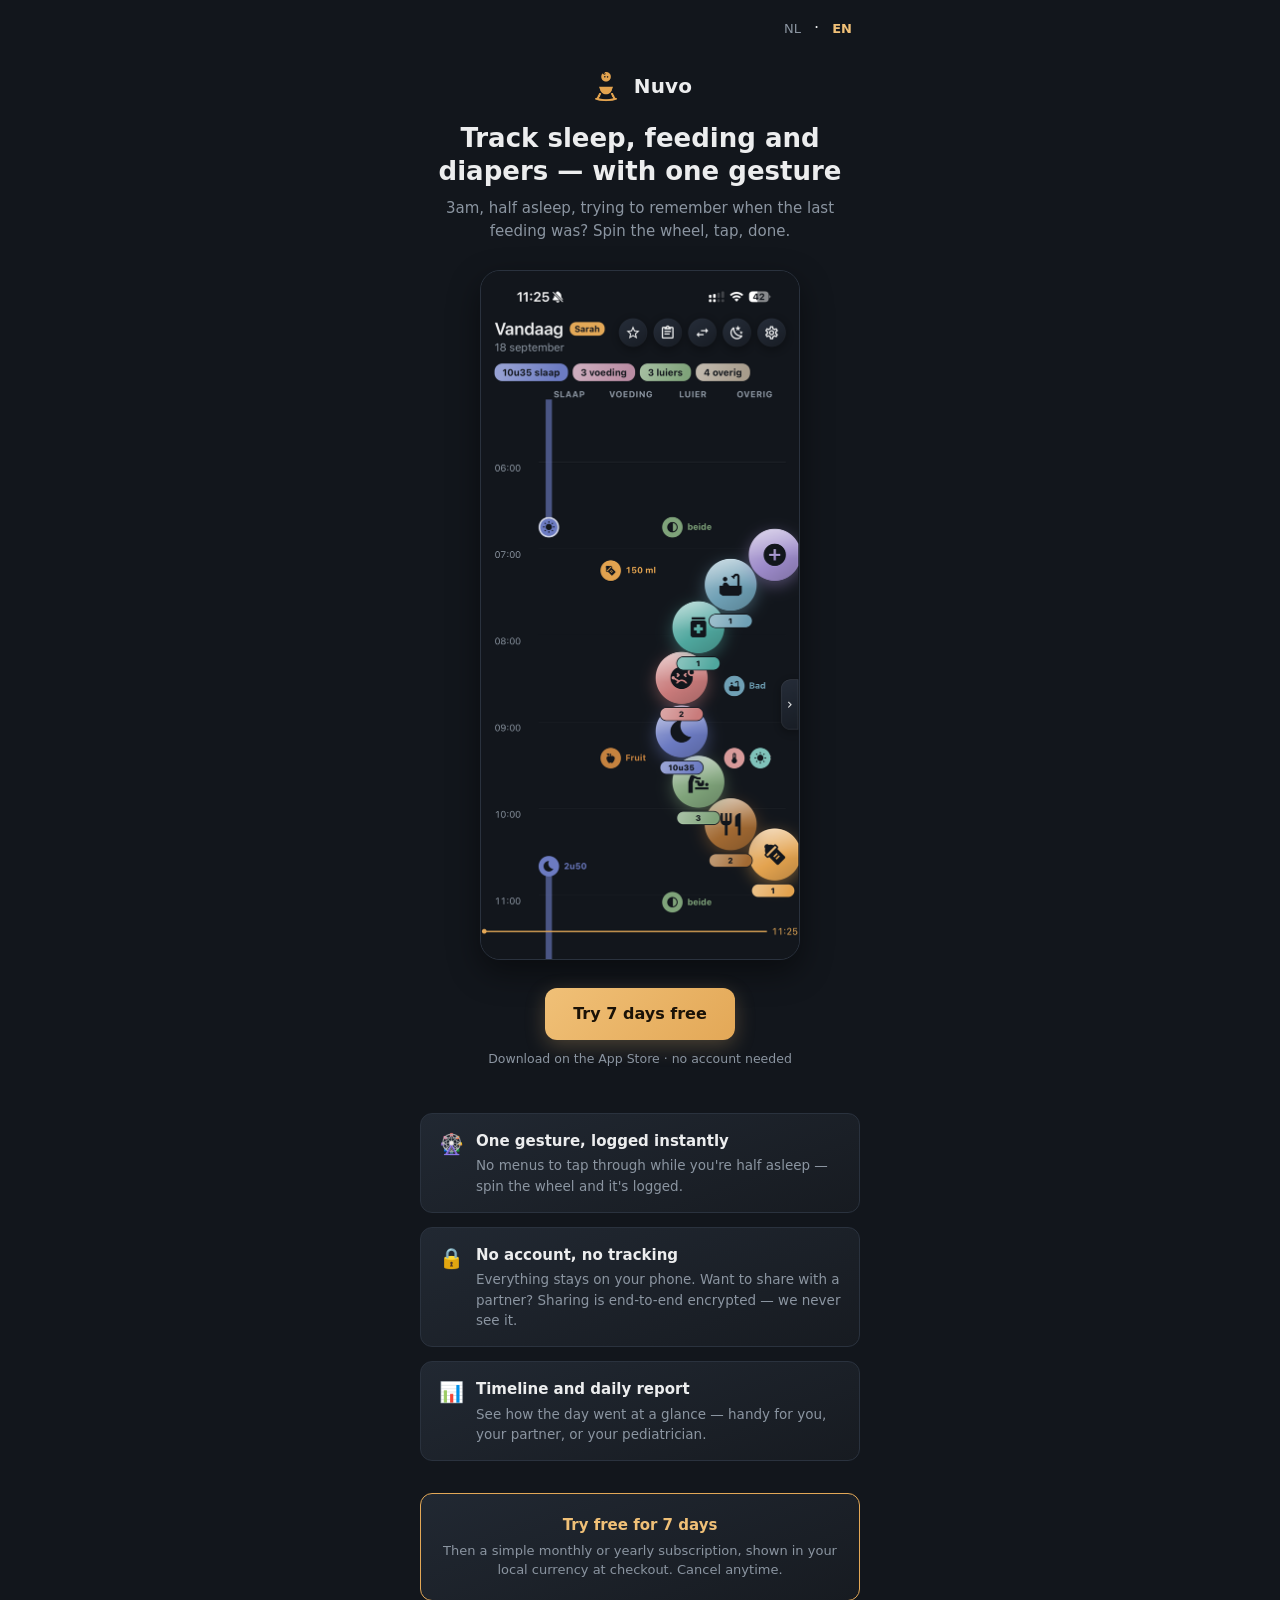
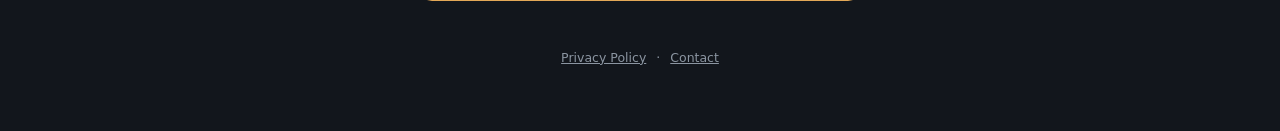
==== en/index.html @ 6951a293 "Add Nuvo's bilingual static landing page Root index.html redirects on browser language (no IP geoloc" ====
<!DOCTYPE html>
<html lang="en">
<head>
<meta charset="UTF-8">
<meta name="viewport" content="width=device-width, initial-scale=1.0">
<title>Nuvo — baby tracking with one gesture</title>
<meta name="description" content="Track sleep, feeding and diapers with one gesture on the wheel. No account needed. Try free for 7 days.">
<link rel="canonical" href="https://nuvoapp.nl/en/">
<link rel="alternate" hreflang="nl" href="https://nuvoapp.nl/nl/">
<link rel="alternate" hreflang="en" href="https://nuvoapp.nl/en/">
<link rel="alternate" hreflang="x-default" href="https://nuvoapp.nl/en/">
<link rel="icon" href="/assets/favicon.png">
<meta name="apple-itunes-app" content="app-id=6813427228">
<link rel="stylesheet" href="/assets/style.css">
</head>
<body>

<div class="lang-switch">
  <a href="/nl/">NL</a> · <a href="/en/" class="active">EN</a>
</div>

<div class="wrap">

  <div class="brand">
    <img src="/assets/icon.png" alt="">
    <span>Nuvo</span>
  </div>

  <h1>Track sleep, feeding and diapers — with one gesture</h1>
  <p class="sub">3am, half asleep, trying to remember when the last feeding was? Spin the wheel, tap, done.</p>

  <img class="hero-shot" src="/assets/hero-wheel.png" alt="Nuvo's wheel and timeline on an iPhone screen">

  <div class="cta-row">
    <a class="cta" href="https://apps.apple.com/app/nuvo-baby-tracker/id6813427228">Try 7 days free</a>
    <p class="cta-note">Download on the App Store · no account needed</p>
  </div>

  <ul class="features">
    <li class="feature">
      <span class="icon">🎡</span>
      <div>
        <h3>One gesture, logged instantly</h3>
        <p>No menus to tap through while you're half asleep — spin the wheel and it's logged.</p>
      </div>
    </li>
    <li class="feature">
      <span class="icon">🔒</span>
      <div>
        <h3>No account, no tracking</h3>
        <p>Everything stays on your phone. Want to share with a partner? Sharing is end-to-end encrypted — we never see it.</p>
      </div>
    </li>
    <li class="feature">
      <span class="icon">📊</span>
      <div>
        <h3>Timeline and daily report</h3>
        <p>See how the day went at a glance — handy for you, your partner, or your pediatrician.</p>
      </div>
    </li>
  </ul>

  <div class="pricing">
    <p class="headline">Try free for 7 days</p>
    <p>Then a simple monthly or yearly subscription, shown in your local currency at checkout. Cancel anytime.</p>
  </div>

  <footer>
    <a href="https://wmm1tm.github.io/nuvo-privacy/">Privacy Policy</a>
    <span class="sep">·</span>
    <a href="mailto:wmtmbu@proton.me">Contact</a>
  </footer>

</div>
</body>
</html>
---- assets/style.css ----
:root {
  --bg: #12161c;
  --text: #ECEDEE;
  --muted: #8B95A1;
  --amber: #F0C077;
  --amber-dark: #E3A857;
  --card-from: #212832;
  --card-to: #171b21;
  --border: #2a323e;
}

* { box-sizing: border-box; }

html, body {
  margin: 0;
  padding: 0;
  background: var(--bg);
  color: var(--text);
}

body {
  font-family: -apple-system, BlinkMacSystemFont, "Segoe UI", system-ui, Roboto, sans-serif;
  -webkit-font-smoothing: antialiased;
  line-height: 1.5;
}

.wrap {
  max-width: 480px;
  margin: 0 auto;
  padding: 0 20px 64px;
}

.lang-switch {
  text-align: right;
  padding: 16px 20px 0;
  max-width: 480px;
  margin: 0 auto;
}
.lang-switch a {
  color: var(--muted);
  text-decoration: none;
  font-size: 13px;
  padding: 4px 8px;
}
.lang-switch a.active {
  color: var(--amber);
  font-weight: 600;
}

.brand {
  display: flex;
  align-items: center;
  gap: 10px;
  justify-content: center;
  margin: 28px 0 8px;
}
.brand img {
  width: 36px;
  height: 36px;
  border-radius: 9px;
}
.brand span {
  font-size: 20px;
  font-weight: 700;
  letter-spacing: 0.2px;
}

h1 {
  text-align: center;
  font-size: 26px;
  line-height: 1.25;
  margin: 18px 0 10px;
}

.sub {
  text-align: center;
  color: var(--muted);
  font-size: 15px;
  margin: 0 0 28px;
  padding: 0 8px;
}

.hero-shot {
  display: block;
  width: 100%;
  max-width: 320px;
  margin: 0 auto;
  border-radius: 20px;
  border: 1px solid var(--border);
  box-shadow: 0 12px 32px rgba(0,0,0,0.45);
}

.cta-row {
  text-align: center;
  margin: 28px 0 6px;
}

.cta {
  display: inline-block;
  background: linear-gradient(135deg, var(--amber), var(--amber-dark));
  color: #1a1207;
  font-weight: 700;
  font-size: 16px;
  padding: 14px 28px;
  border-radius: 12px;
  text-decoration: none;
  box-shadow: 0 6px 20px rgba(240,192,119,0.25);
}

.cta-note {
  text-align: center;
  color: var(--muted);
  font-size: 12.5px;
  margin: 10px 0 0;
}

.features {
  list-style: none;
  padding: 0;
  margin: 44px 0 0;
  display: flex;
  flex-direction: column;
  gap: 14px;
}

.feature {
  background: linear-gradient(160deg, var(--card-from), var(--card-to));
  border: 1px solid var(--border);
  border-radius: 12px;
  padding: 16px 18px;
  display: flex;
  gap: 12px;
  align-items: flex-start;
}

.feature .icon {
  font-size: 20px;
  line-height: 1.4;
}

.feature h3 {
  margin: 0 0 3px;
  font-size: 15px;
}

.feature p {
  margin: 0;
  color: var(--muted);
  font-size: 13.5px;
}

.pricing {
  margin: 32px 0 0;
  text-align: center;
  background: linear-gradient(160deg, var(--card-from), var(--card-to));
  border: 1px solid var(--amber-dark);
  border-radius: 12px;
  padding: 20px;
}

.pricing .headline {
  color: var(--amber);
  font-weight: 700;
  font-size: 15px;
  margin: 0 0 4px;
}

.pricing p {
  margin: 4px 0 0;
  color: var(--muted);
  font-size: 13px;
}

footer {
  text-align: center;
  margin-top: 48px;
  color: var(--muted);
  font-size: 12.5px;
}

footer a {
  color: var(--muted);
}

footer .sep {
  margin: 0 6px;
}
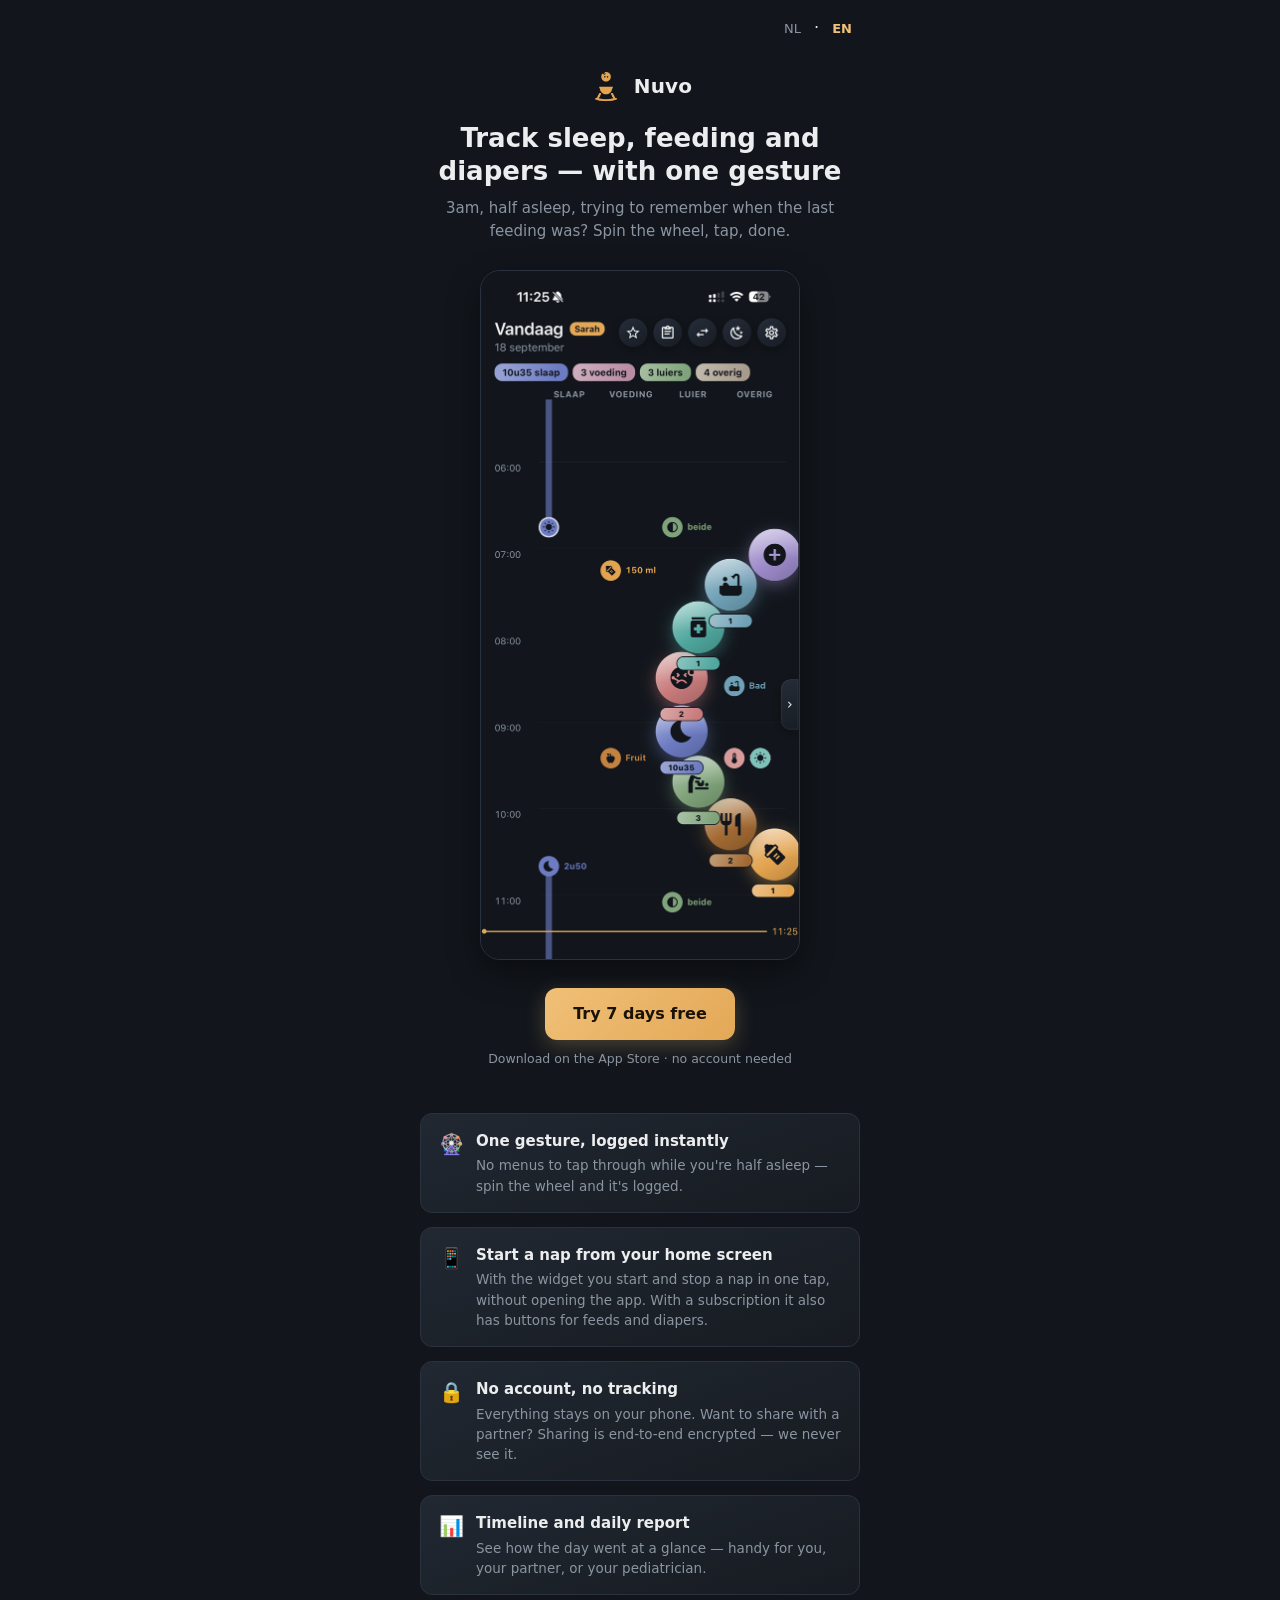
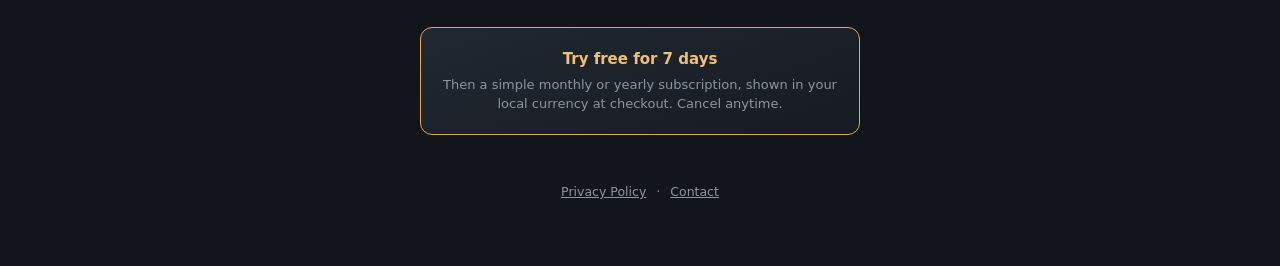
==== commit 0170cf7c: "Mention the home screen widget on the site and in the privacy policy Co-Authored-By: Claude Opus 5.5" ====
--- a/en/index.html
+++ b/en/index.html
@@ -8,7 +8,19 @@
 <link rel="canonical" href="https://nuvoapp.nl/en/">
 <link rel="alternate" hreflang="nl" href="https://nuvoapp.nl/nl/">
 <link rel="alternate" hreflang="en" href="https://nuvoapp.nl/en/">
-<link rel="alternate" hreflang="x-default" href="https://nuvoapp.nl/en/">
+<link rel="alternate" hreflang="x-default" href="https://nuvoapp.nl/">
+<meta property="og:type" content="website">
+<meta property="og:site_name" content="Nuvo">
+<meta property="og:locale" content="en_US">
+<meta property="og:locale:alternate" content="nl_NL">
+<meta property="og:url" content="https://nuvoapp.nl/en/">
+<meta property="og:title" content="Nuvo — baby tracking with one gesture">
+<meta property="og:description" content="Track sleep, feeding and diapers with one gesture on the wheel. No account needed. Try free for 7 days.">
+<meta property="og:image" content="https://nuvoapp.nl/assets/og-en.png">
+<meta property="og:image:width" content="1200">
+<meta property="og:image:height" content="630">
+<meta property="og:image:alt" content="Nuvo app icon, the headline 'Track sleep, feeding and diapers — with one gesture' and the wheel on an iPhone screen">
+<meta name="twitter:card" content="summary_large_image">
 <link rel="icon" href="/assets/favicon.png">
 <meta name="apple-itunes-app" content="app-id=6813427228">
 <link rel="stylesheet" href="/assets/style.css">
@@ -16,7 +28,7 @@
 <body>
 
 <div class="lang-switch">
-  <a href="/nl/">NL</a> · <a href="/en/" class="active">EN</a>
+  <a href="/nl/?lang=none" hreflang="nl">NL</a> · <a href="/en/?lang=none" class="active" hreflang="en">EN</a>
 </div>
 
 <div class="wrap">
@@ -32,7 +44,7 @@
   <img class="hero-shot" src="/assets/hero-wheel.png" alt="Nuvo's wheel and timeline on an iPhone screen">
 
   <div class="cta-row">
-    <a class="cta" href="https://apps.apple.com/app/nuvo-baby-tracker/id6813427228">Try 7 days free</a>
+    <a class="cta" href="https://apps.apple.com/app/id6813427228?ct=site-en">Try 7 days free</a>
     <p class="cta-note">Download on the App Store · no account needed</p>
   </div>
 
@@ -40,21 +52,28 @@
     <li class="feature">
       <span class="icon">🎡</span>
       <div>
-        <h3>One gesture, logged instantly</h3>
+        <h2>One gesture, logged instantly</h2>
         <p>No menus to tap through while you're half asleep — spin the wheel and it's logged.</p>
+      </div>
+    </li>
+    <li class="feature">
+      <span class="icon">📱</span>
+      <div>
+        <h2>Start a nap from your home screen</h2>
+        <p>With the widget you start and stop a nap in one tap, without opening the app. With a subscription it also has buttons for feeds and diapers.</p>
       </div>
     </li>
     <li class="feature">
       <span class="icon">🔒</span>
       <div>
-        <h3>No account, no tracking</h3>
+        <h2>No account, no tracking</h2>
         <p>Everything stays on your phone. Want to share with a partner? Sharing is end-to-end encrypted — we never see it.</p>
       </div>
     </li>
     <li class="feature">
       <span class="icon">📊</span>
       <div>
-        <h3>Timeline and daily report</h3>
+        <h2>Timeline and daily report</h2>
         <p>See how the day went at a glance — handy for you, your partner, or your pediatrician.</p>
       </div>
     </li>
@@ -66,7 +85,7 @@
   </div>
 
   <footer>
-    <a href="https://wmm1tm.github.io/nuvo-privacy/">Privacy Policy</a>
+    <a href="/en/privacy/">Privacy Policy</a>
     <span class="sep">·</span>
     <a href="mailto:wmtmbu@proton.me">Contact</a>
   </footer>
--- a/assets/style.css
+++ b/assets/style.css
@@ -138,7 +138,7 @@
   line-height: 1.4;
 }
 
-.feature h3 {
+.feature h2 {
   margin: 0 0 3px;
   font-size: 15px;
 }
@@ -185,3 +185,22 @@
 footer .sep {
   margin: 0 6px;
 }
+
+.lang-choice {
+  display: flex;
+  flex-direction: column;
+  gap: 12px;
+  max-width: 240px;
+  margin: 36px auto 0;
+}
+.lang-choice a {
+  display: block;
+  text-align: center;
+  background: linear-gradient(160deg, var(--card-from), var(--card-to));
+  border: 1px solid var(--border);
+  border-radius: 12px;
+  padding: 14px 20px;
+  color: var(--text);
+  font-weight: 600;
+  text-decoration: none;
+}
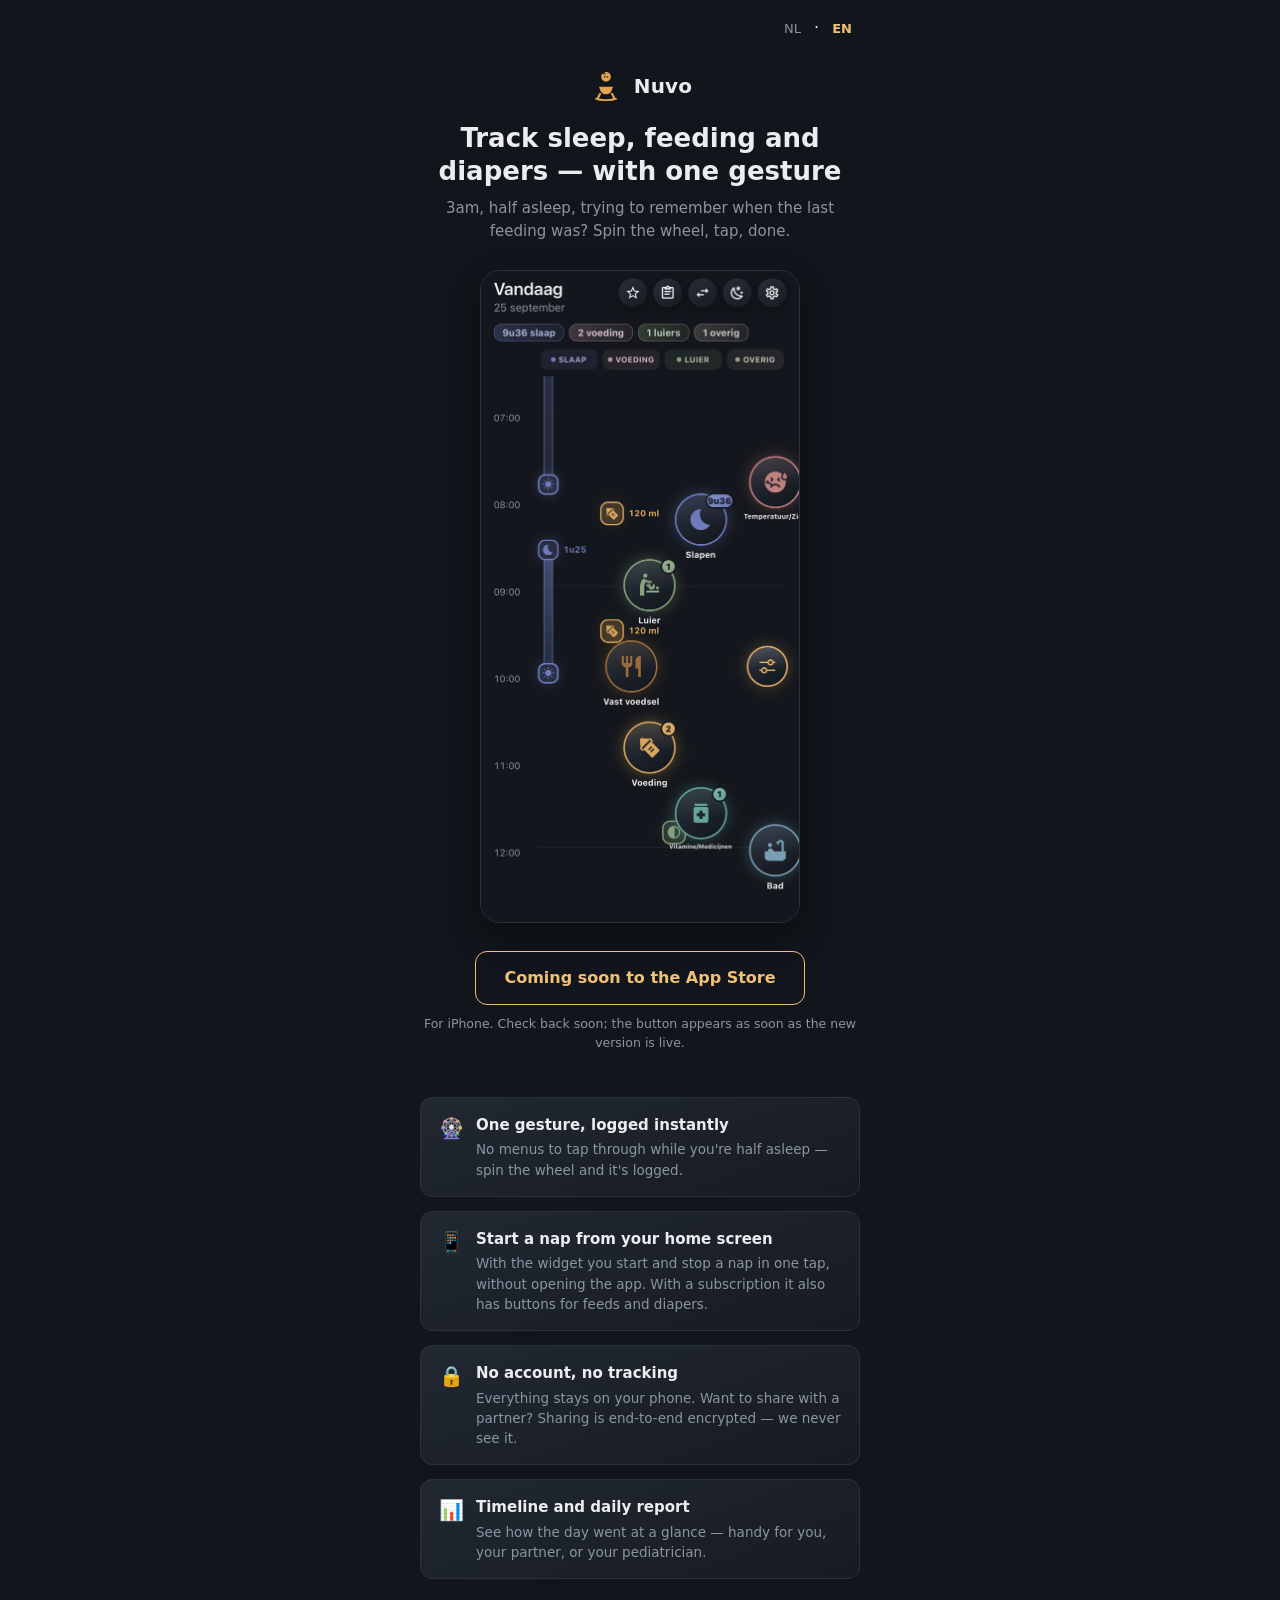
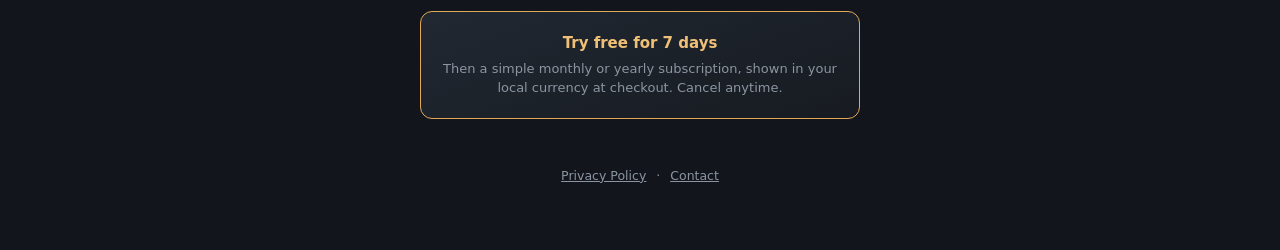
==== commit ed91d1cb: "Coming soon label instead of the store button, new hero in the design 2.0 style Co-Authored-By: Clau" ====
--- a/en/index.html
+++ b/en/index.html
@@ -22,7 +22,7 @@
 <meta property="og:image:alt" content="Nuvo app icon, the headline 'Track sleep, feeding and diapers — with one gesture' and the wheel on an iPhone screen">
 <meta name="twitter:card" content="summary_large_image">
 <link rel="icon" href="/assets/favicon.png">
-<meta name="apple-itunes-app" content="app-id=6813427228">
+<!-- <meta name="apple-itunes-app" content="app-id=6813427228"> (tijdelijk uit, zie cta-row) -->
 <link rel="stylesheet" href="/assets/style.css">
 </head>
 <body>
@@ -44,8 +44,12 @@
   <img class="hero-shot" src="/assets/hero-wheel.png" alt="Nuvo's wheel and timeline on an iPhone screen">
 
   <div class="cta-row">
-    <a class="cta" href="https://apps.apple.com/app/id6813427228?ct=site-en">Try 7 days free</a>
-    <p class="cta-note">Download on the App Store · no account needed</p>
+    <!-- Temporarily "coming soon" (2026-09-25). Back to the button:
+         <a class="cta" href="https://apps.apple.com/app/id6813427228?ct=site-en">Try 7 days free</a>
+         <p class="cta-note">Download on the App Store · no account needed</p>
+         and restore the apple-itunes-app meta in the head. -->
+    <span class="cta soon">Coming soon to the App Store</span>
+    <p class="cta-note">For iPhone. Check back soon; the button appears as soon as the new version is live.</p>
   </div>
 
   <ul class="features">
--- a/assets/style.css
+++ b/assets/style.css
@@ -107,6 +107,14 @@
   box-shadow: 0 6px 20px rgba(240,192,119,0.25);
 }
 
+.cta.soon {
+  cursor: default;
+  background: transparent;
+  color: var(--amber);
+  border: 1.5px solid var(--amber);
+  box-shadow: none;
+}
+
 .cta-note {
   text-align: center;
   color: var(--muted);
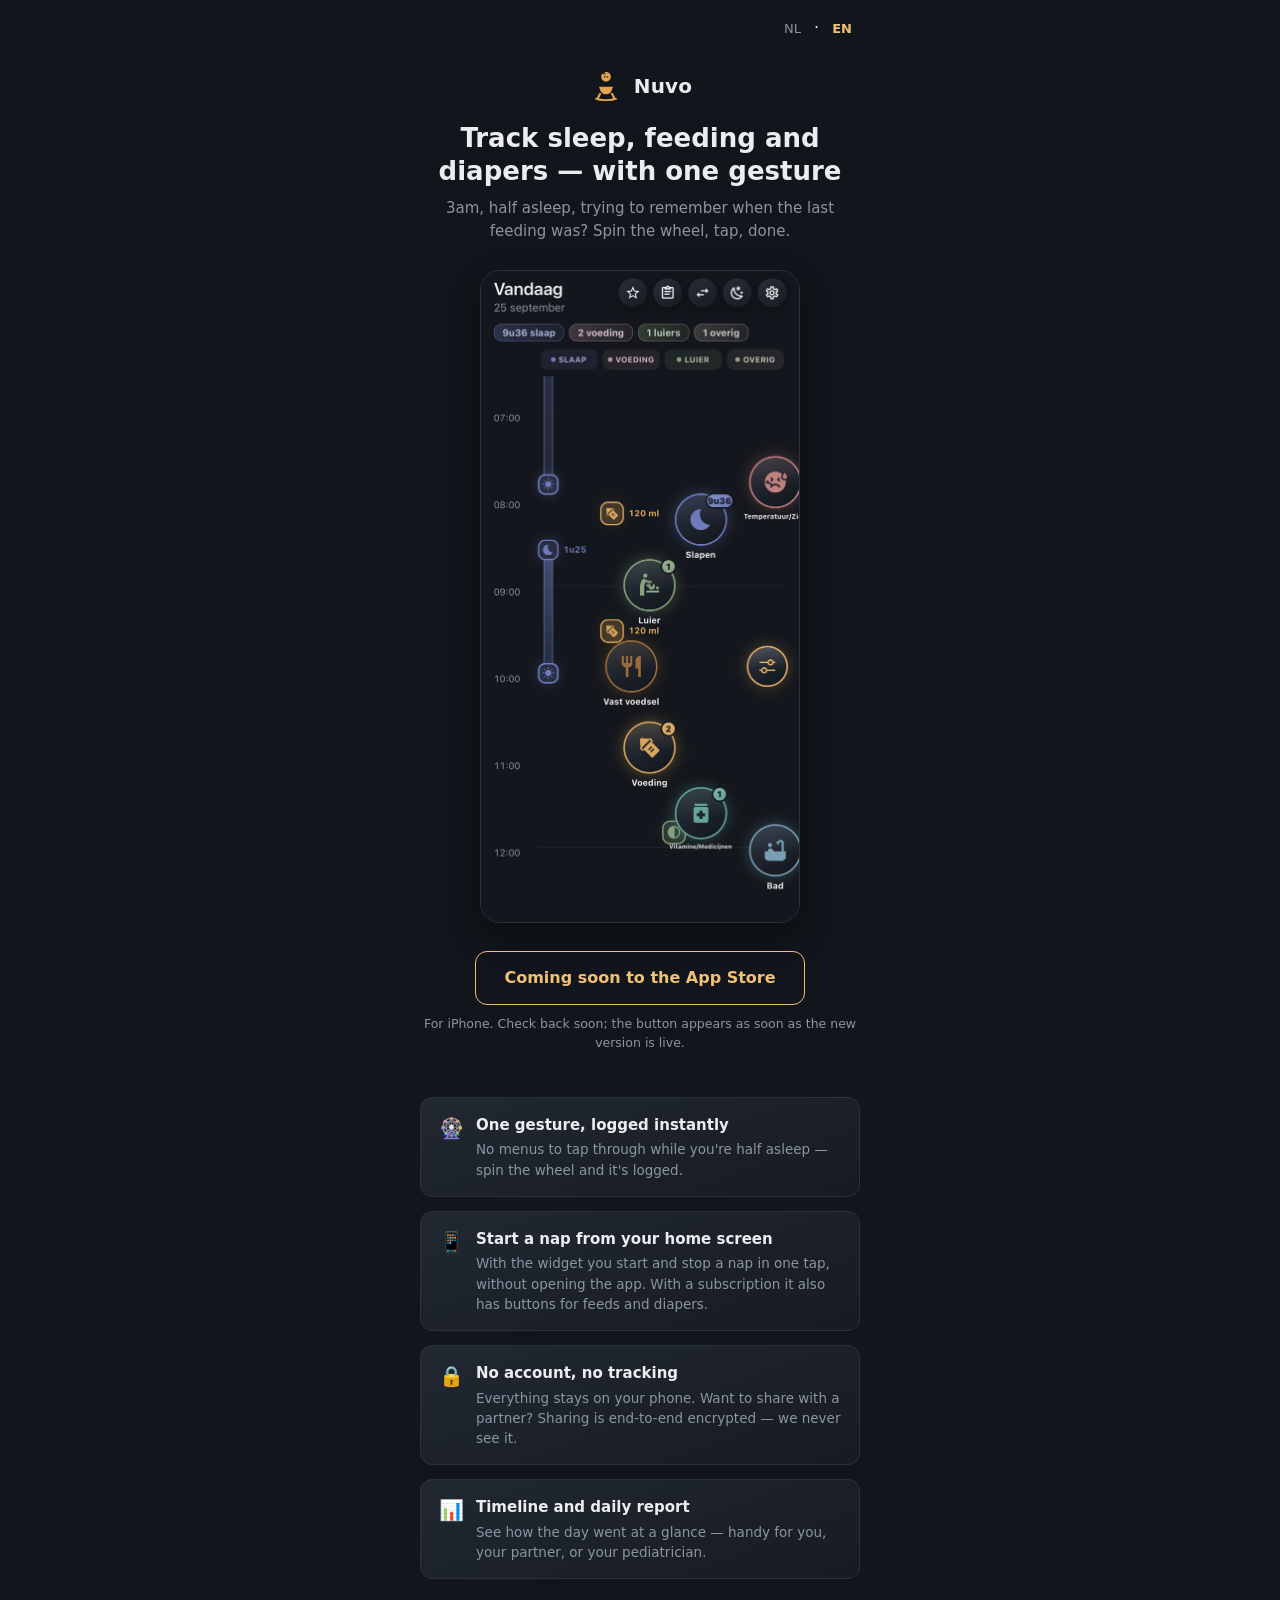
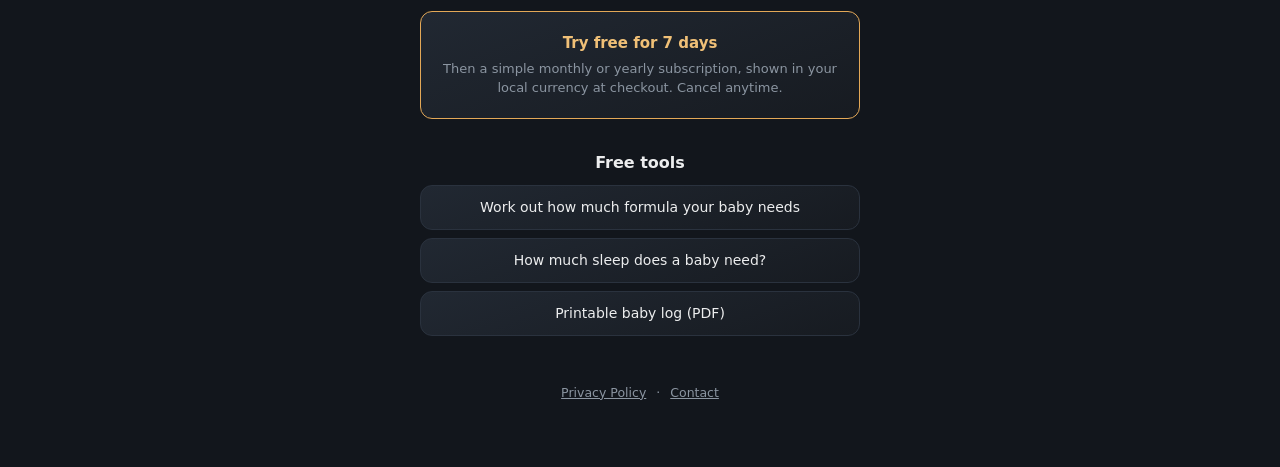
==== commit 527badd9: "Gidsen en hulpmiddelen (NL+EN): flesvoedingcalculator, slaap per leeftijd, baby-logboek (PDF); links" ====
--- a/en/index.html
+++ b/en/index.html
@@ -88,6 +88,15 @@
     <p>Then a simple monthly or yearly subscription, shown in your local currency at checkout. Cancel anytime.</p>
   </div>
 
+  <section class="tools-home">
+    <h2>Free tools</h2>
+    <ul>
+      <li><a href="/en/formula-calculator/">Work out how much formula your baby needs</a></li>
+      <li><a href="/en/baby-sleep-by-age/">How much sleep does a baby need?</a></li>
+      <li><a href="/en/baby-log/">Printable baby log (PDF)</a></li>
+    </ul>
+  </section>
+
   <footer>
     <a href="/en/privacy/">Privacy Policy</a>
     <span class="sep">·</span>
--- a/assets/style.css
+++ b/assets/style.css
@@ -212,3 +212,49 @@
   font-weight: 600;
   text-decoration: none;
 }
+
+/* Gidsen en hulpmiddelen (tools/build-guides.mjs, 2026-09-30): breder en links uitgelijnd om
+   te lezen; de startpagina blijft gecentreerd. */
+.wrap.guide { max-width: 680px; }
+.lang-switch:has(+ .wrap.guide) { max-width: 680px; }
+.guide .brand { justify-content: flex-start; text-decoration: none; color: var(--text); }
+.guide h1 { text-align: left; font-size: 30px; }
+.guide .sub { text-align: left; padding: 0; color: #C9CED4; }
+.guide h2 { font-size: 19px; margin: 32px 0 8px; }
+.guide p, .guide li { color: #C9CED4; }
+.guide ul { padding-left: 22px; }
+.guide li { margin-bottom: 6px; }
+.guide a { color: var(--amber); }
+.guide .download { margin: 8px 0 6px; }
+.guide .download .cta, .guide .appbox .cta:not(.soon) { color: #1a1207; text-decoration: none; }
+.guide .cta-row { text-align: left; margin: 14px 0 0; }
+.guide .cta-note { text-align: left; }
+.guide footer { text-align: left; line-height: 2; }
+.guide footer a { color: var(--muted); }
+.honest { color: var(--muted); font-size: 13.5px; margin-top: 28px; }
+.table-wrap { overflow-x: auto; }
+.guide table { width: 100%; border-collapse: collapse; font-size: 14px; margin: 8px 0; }
+.guide th, .guide td { text-align: left; padding: 10px 12px; border-bottom: 1px solid var(--border); vertical-align: top; }
+.guide th { color: var(--muted); font-weight: 600; font-size: 13px; }
+.guide td:nth-child(2) { color: var(--amber); font-weight: 700; white-space: nowrap; }
+.appbox { margin: 36px 0 0; padding: 22px; border-radius: 14px; background: linear-gradient(160deg, var(--card-from), var(--card-to)); border: 1px solid var(--amber-dark); }
+.appbox h2 { margin: 0 0 6px; }
+.appbox p { margin: 0; }
+.calc { margin: 8px 0 8px; padding: 18px; border-radius: 14px; background: linear-gradient(160deg, var(--card-from), var(--card-to)); border: 1px solid var(--border); display: flex; flex-direction: column; gap: 14px; }
+.calc-row { display: grid; grid-template-columns: repeat(2, minmax(0, 1fr)); gap: 12px; }
+.calc label { min-width: 0; display: flex; flex-direction: column; gap: 6px; font-size: 13px; color: var(--muted); }
+.calc-weight { display: flex; gap: 8px; }
+.calc input, .calc select { font: inherit; font-size: 16px; color: var(--text); background: var(--bg); border: 1px solid var(--border); border-radius: 10px; padding: 10px 12px; width: 100%; min-width: 0; }
+.calc-weight select { width: auto; min-width: 76px; flex-shrink: 0; }
+.calc-result { display: grid; grid-template-columns: repeat(2, minmax(0, 1fr)); gap: 10px; }
+.calc-result div { background: var(--bg); border: 1px solid var(--border); border-radius: 12px; padding: 12px; text-align: center; }
+.calc-result b { display: block; font-size: 20px; color: var(--amber); }
+.calc-result span { font-size: 13px; color: var(--muted); }
+.tools-home { margin: 32px 0 0; text-align: center; }
+.tools-home h2 { font-size: 16px; margin: 0 0 10px; }
+.tools-home ul { list-style: none; padding: 0; margin: 0; display: flex; flex-direction: column; gap: 8px; }
+.tools-home a { display: block; padding: 11px 14px; border-radius: 12px; background: linear-gradient(160deg, var(--card-from), var(--card-to)); border: 1px solid var(--border); color: var(--text); text-decoration: none; font-size: 14px; }
+@media (max-width: 520px) {
+  .guide h1 { font-size: 26px; }
+  .calc-row { grid-template-columns: 1fr; }
+}
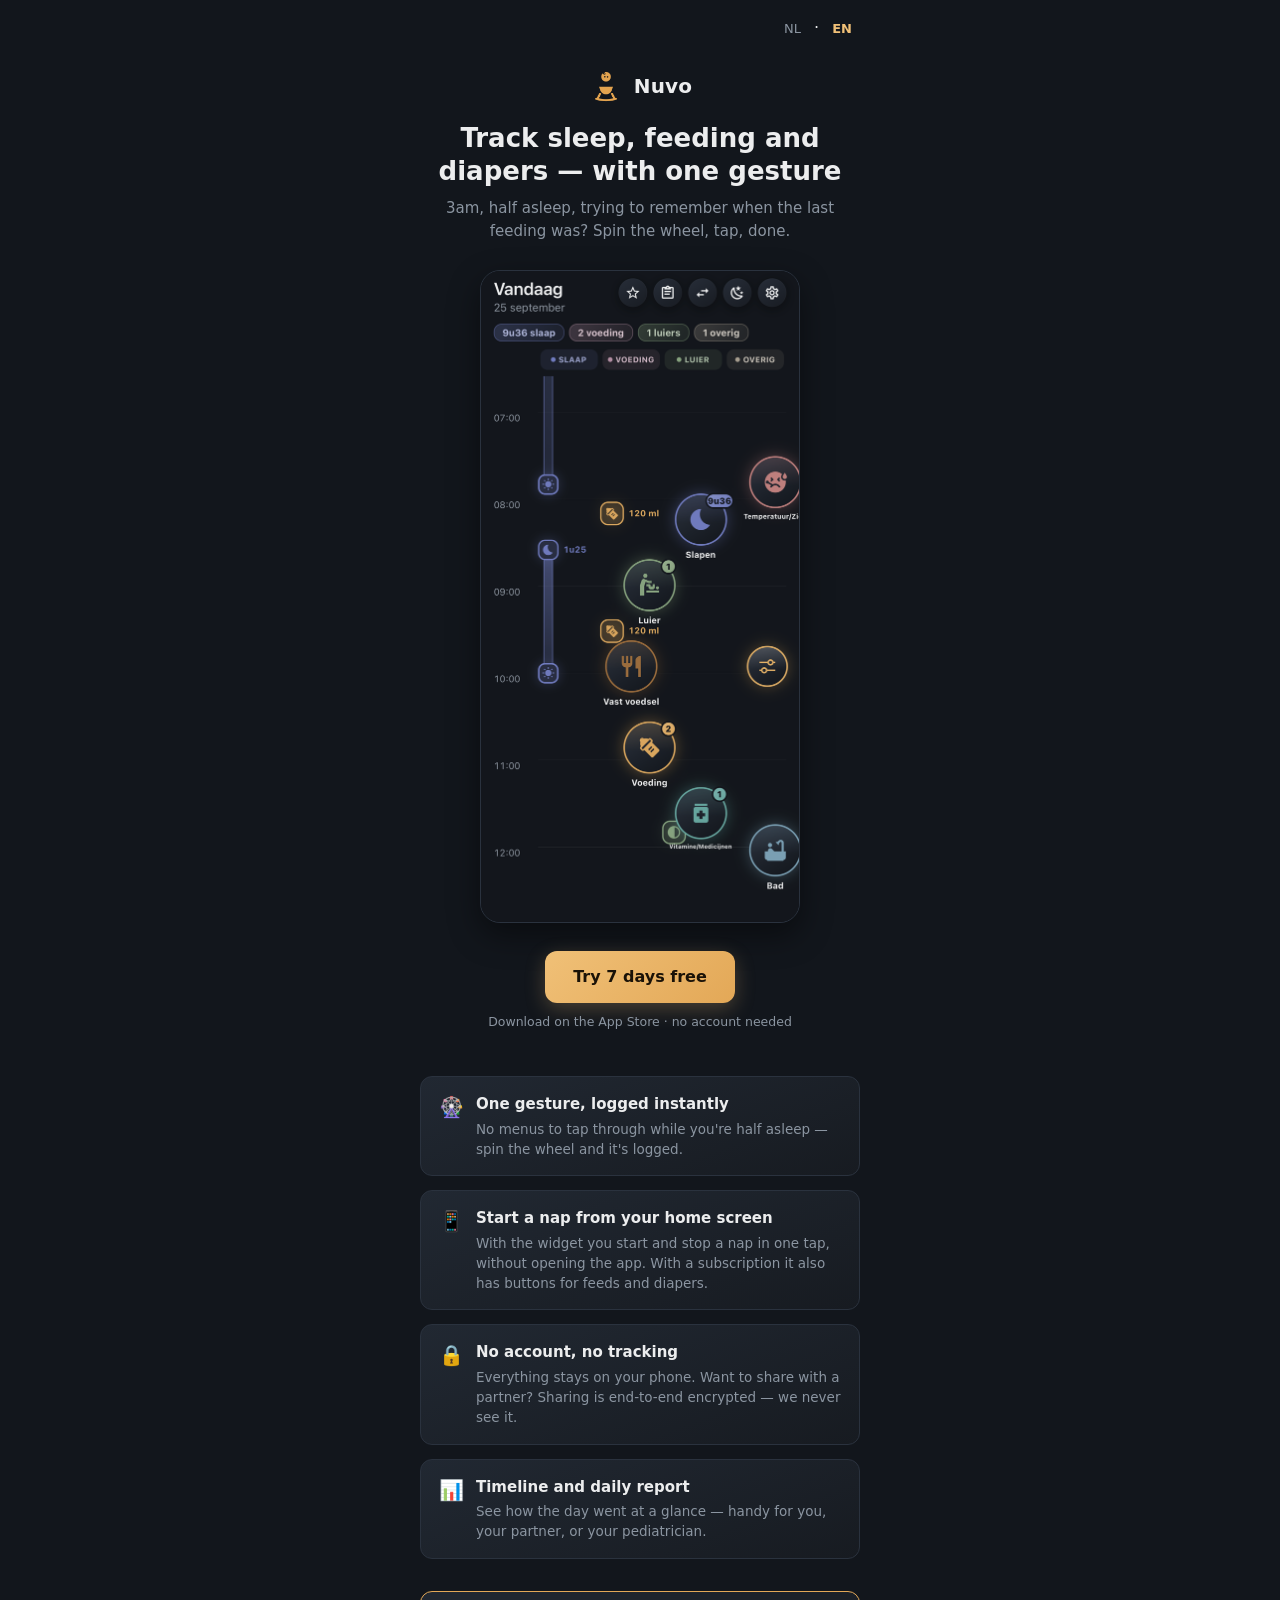
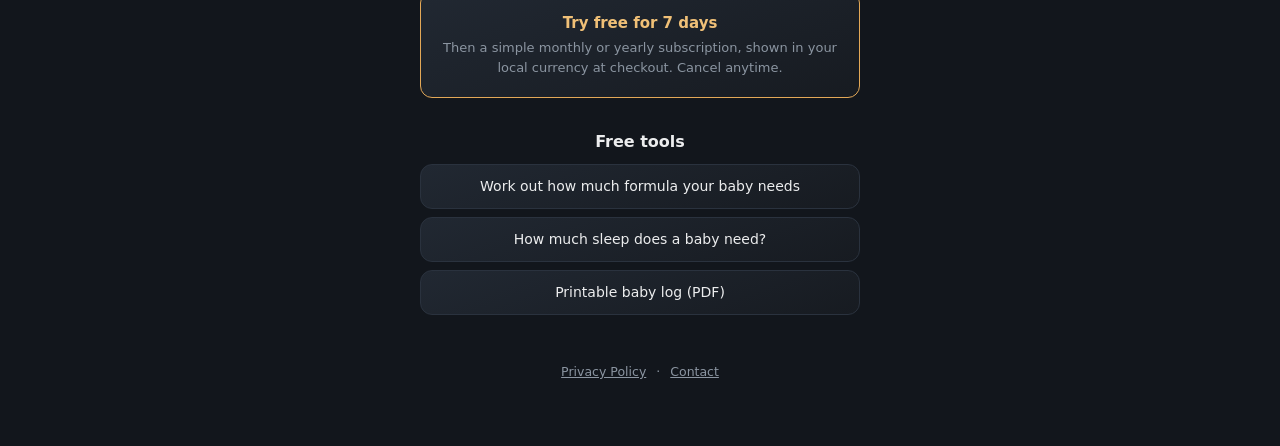
==== commit c8268ad4: "Nuvo live: App Store-knop + appbanner terug, pt-id in alle links, gidsen met store-knop Co-Authored-" ====
--- a/en/index.html
+++ b/en/index.html
@@ -22,7 +22,7 @@
 <meta property="og:image:alt" content="Nuvo app icon, the headline 'Track sleep, feeding and diapers — with one gesture' and the wheel on an iPhone screen">
 <meta name="twitter:card" content="summary_large_image">
 <link rel="icon" href="/assets/favicon.png">
-<!-- <meta name="apple-itunes-app" content="app-id=6813427228"> (tijdelijk uit, zie cta-row) -->
+<meta name="apple-itunes-app" content="app-id=6813427228">
 <link rel="stylesheet" href="/assets/style.css">
 </head>
 <body>
@@ -44,12 +44,8 @@
   <img class="hero-shot" src="/assets/hero-wheel.png" alt="Nuvo's wheel and timeline on an iPhone screen">
 
   <div class="cta-row">
-    <!-- Temporarily "coming soon" (2026-09-25). Back to the button:
-         <a class="cta" href="https://apps.apple.com/app/id6813427228?ct=site-en">Try 7 days free</a>
-         <p class="cta-note">Download on the App Store · no account needed</p>
-         and restore the apple-itunes-app meta in the head. -->
-    <span class="cta soon">Coming soon to the App Store</span>
-    <p class="cta-note">For iPhone. Check back soon; the button appears as soon as the new version is live.</p>
+    <a class="cta" href="https://apps.apple.com/app/id6813427228?pt=129476149&amp;ct=site-en&amp;mt=8">Try 7 days free</a>
+    <p class="cta-note">Download on the App Store · no account needed</p>
   </div>
 
   <ul class="features">
